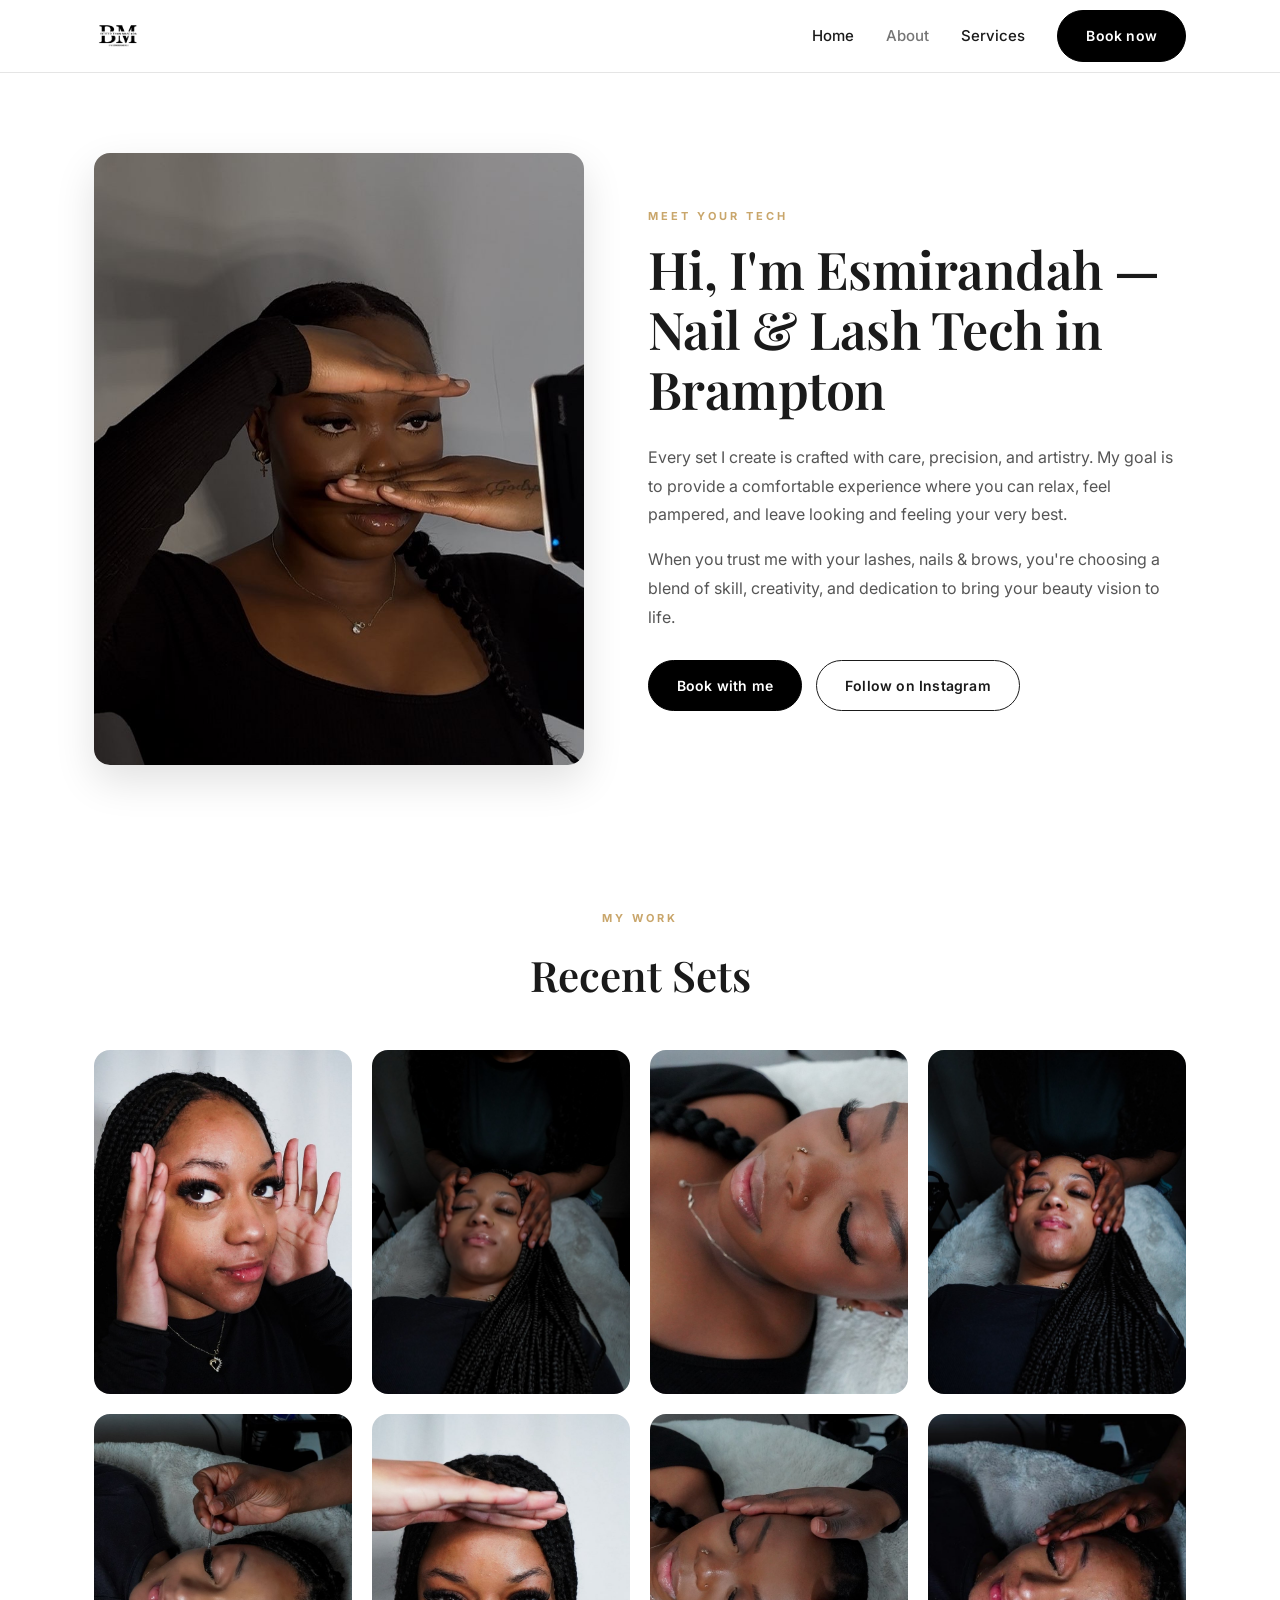
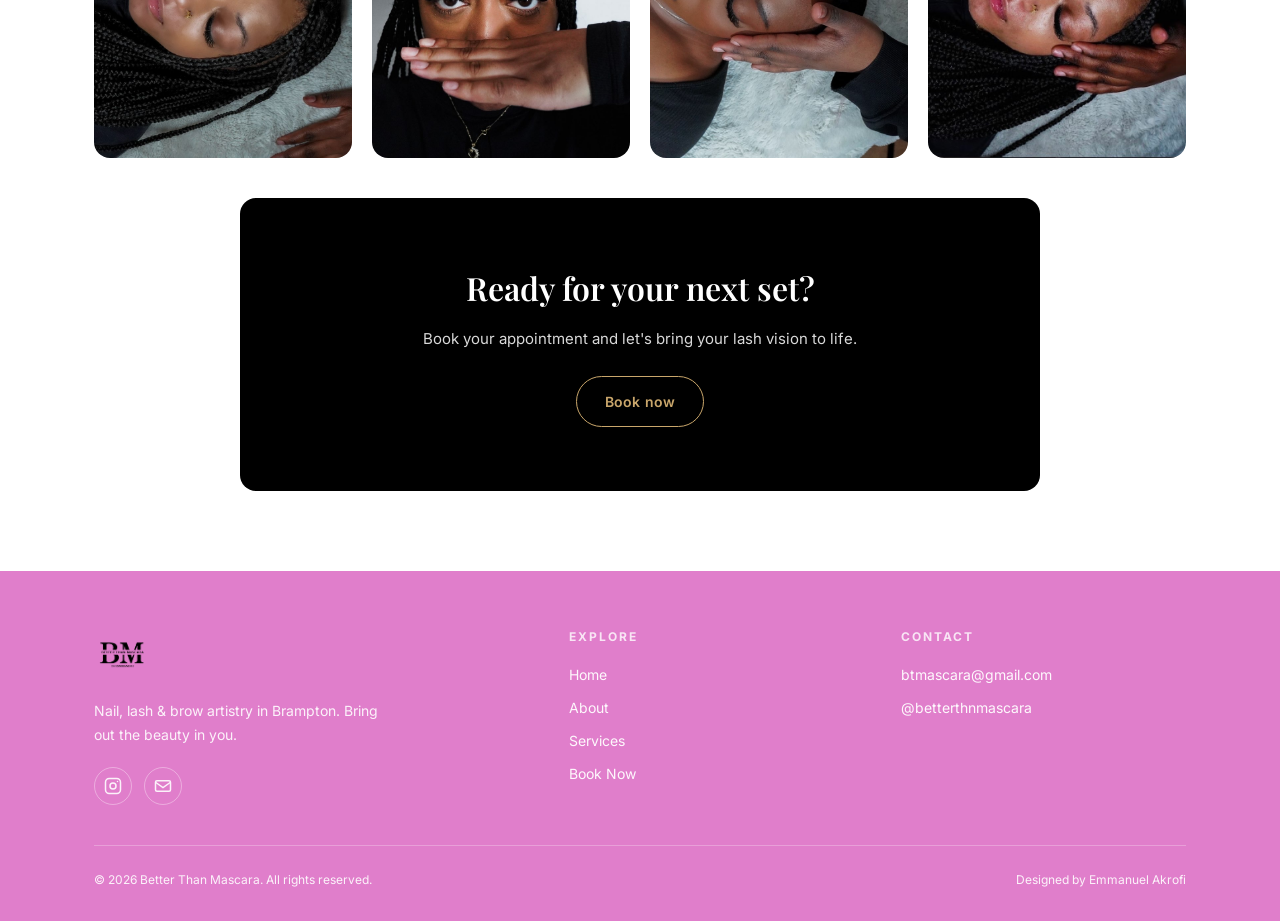
==== about.html @ 91dcf65e "Initial commit: Better Than Mascara website Static site for a Brampton nail & lash tech — home, abou" ====
<!DOCTYPE html>
<html lang="en">
<head>
  <meta charset="UTF-8" />
  <meta name="viewport" content="width=device-width, initial-scale=1.0" />
  <title>About | Better Than Mascara</title>
  <meta name="description" content="Meet Esmirandah, the nail and lash tech behind Better Than Mascara in Brampton." />
  <link rel="icon" type="image/png" href="images/logo.png" />
  <link rel="preconnect" href="https://fonts.googleapis.com" />
  <link rel="preconnect" href="https://fonts.gstatic.com" crossorigin />
  <link href="https://fonts.googleapis.com/css2?family=Playfair+Display:wght@500;600;700&family=Inter:wght@400;500;600;700&display=swap" rel="stylesheet" />
  <link rel="stylesheet" href="css/styles.css" />
</head>
<body>
  <header class="navbar">
    <div class="container">
      <a href="index.html" class="logo"><img src="images/logo.png" alt="Better Than Mascara" /></a>
      <nav class="nav-links">
        <a href="index.html">Home</a>
        <a href="about.html">About</a>
        <a href="services.html">Services</a>
        <a href="book.html" class="btn btn-primary">Book now</a>
      </nav>
      <button class="mobile-menu-btn" aria-label="Toggle menu">
        <span></span>
        <span></span>
        <span></span>
      </button>
    </div>
  </header>

  <main>
    <section class="about-hero">
      <div class="container">
        <div class="about-hero-grid">
          <div class="about-hero-img">
            <img src="images/IMG_1457.JPG" alt="Esmirandah, founder of Better Than Mascara" />
          </div>
          <div class="about-hero-text">
            <span class="section-label">Meet Your Tech</span>
            <h1>Hi, I'm Esmirandah — Nail &amp; Lash Tech in Brampton</h1>
            <p>
              Every set I create is crafted with care, precision, and artistry. My goal is to provide
              a comfortable experience where you can relax, feel pampered, and leave looking
              and feeling your very best.
            </p>
            <p>
              When you trust me with your lashes, nails &amp; brows, you're choosing a blend of skill,
              creativity, and dedication to bring your beauty vision to life.
            </p>
            <div class="about-hero-actions">
              <a href="book.html" class="btn btn-primary">Book with me</a>
              <a href="https://www.instagram.com/betterthnmascara/" target="_blank" rel="noopener" class="btn btn-outline">Follow on Instagram</a>
            </div>
          </div>
        </div>
      </div>
    </section>

    <section class="about-section">
      <div class="container">
        <div class="about-gallery-header">
          <span class="section-label">My Work</span>
          <h2>Recent Sets</h2>
        </div>
        <div class="gallery">
          <div class="gallery-item"><img src="images/IMG_1458.JPG" alt="Lash service portrait 1" loading="lazy" /></div>
          <div class="gallery-item"><img src="images/IMG_1462.JPG" alt="Lash service portrait 2" loading="lazy" /></div>
          <div class="gallery-item"><img src="images/IMG_1465.JPG" alt="Lash service portrait 3" loading="lazy" /></div>
          <div class="gallery-item"><img src="images/IMG_1467.JPG" alt="Lash service portrait 4" loading="lazy" /></div>
          <div class="gallery-item"><img src="images/IMG_1473.JPG" alt="Lash service portrait 5" loading="lazy" /></div>
          <div class="gallery-item"><img src="images/IMG_1474.JPG" alt="Lash service portrait 6" loading="lazy" /></div>
          <div class="gallery-item"><img src="images/IMG_1476.JPG" alt="Lash service portrait 7" loading="lazy" /></div>
          <div class="gallery-item"><img src="images/IMG_1477.JPG" alt="Lash service portrait 8" loading="lazy" /></div>
        </div>

        <div class="cta-card">
          <h2 class="cta-title">Ready for your next set?</h2>
          <p class="cta-text">Book your appointment and let's bring your lash vision to life.</p>
          <a href="book.html" class="btn btn-outline-gold" style="margin-top: 24px;">Book now</a>
        </div>
      </div>
    </section>
  </main>

  <footer class="footer">
    <div class="container">
      <div class="footer-grid">
        <div class="footer-brand">
          <img src="images/logo.png" alt="Better Than Mascara" class="footer-logo-img" />
          <p class="footer-tagline">Nail, lash &amp; brow artistry in Brampton. Bring out the beauty in you.</p>
          <div class="footer-socials">
            <a href="https://www.instagram.com/betterthnmascara/" target="_blank" rel="noopener" aria-label="Instagram">
              <svg viewBox="0 0 24 24" xmlns="http://www.w3.org/2000/svg">
                <rect x="2" y="2" width="20" height="20" rx="5" stroke-width="2"/>
                <circle cx="12" cy="12" r="4" stroke-width="2"/>
                <circle cx="18" cy="6" r="1" fill="currentColor" stroke="none"/>
              </svg>
            </a>
            <a href="mailto:btmascara@gmail.com" aria-label="Email">
              <svg viewBox="0 0 24 24" xmlns="http://www.w3.org/2000/svg">
                <rect x="2" y="5" width="20" height="14" rx="2" stroke-width="2"/>
                <path d="M2 7l10 7 10-7" stroke-width="2" fill="none"/>
              </svg>
            </a>
          </div>
        </div>

        <div class="footer-col">
          <h4>Explore</h4>
          <a href="index.html">Home</a>
          <a href="about.html">About</a>
          <a href="services.html">Services</a>
          <a href="book.html">Book Now</a>
        </div>

        <div class="footer-col">
          <h4>Contact</h4>
          <a href="mailto:btmascara@gmail.com">btmascara@gmail.com</a>
          <a href="https://www.instagram.com/betterthnmascara/" target="_blank" rel="noopener">@betterthnmascara</a>
        </div>
      </div>

      <div class="footer-bottom">
        <p>&copy; 2026 Better Than Mascara. All rights reserved.</p>
        <p>Designed by Emmanuel Akrofi</p>
      </div>
    </div>
  </footer>

  <script src="js/main.js"></script>
</body>
</html>
---- css/styles.css ----
/* ========================================
   Better Than Mascara — Global Styles
   ======================================== */

:root {
  /* Brand colors extracted from design screenshots */
  --pink: #e07ecb;
  --pink-dark: #d166b5;
  --black: #000000;
  --white: #ffffff;
  --off-white: #f7f7f7;
  --cream: #faf9f7;
  --gold: #c9a66b;
  --gold-dark: #b08d55;
  --dark-green: #2f3f39;
  --dark-green-hover: #26332e;
  --text: #1a1a1a;
  --text-light: #555555;
  --text-muted: #888888;
  --border: #e5e5e5;
  --radius: 10px;
  --radius-lg: 16px;
  --shadow-sm: 0 2px 6px rgba(0, 0, 0, 0.05);
  --shadow-md: 0 8px 24px rgba(0, 0, 0, 0.08);
  --shadow-lg: 0 16px 40px rgba(0, 0, 0, 0.12);

  /* Typography */
  --font-heading: 'Playfair Display', Georgia, 'Times New Roman', serif;
  --font-body: 'Inter', -apple-system, BlinkMacSystemFont, 'Segoe UI', Roboto, Helvetica, Arial, sans-serif;
}

* {
  margin: 0;
  padding: 0;
  box-sizing: border-box;
}

html {
  scroll-behavior: smooth;
}

body {
  font-family: var(--font-body);
  font-size: 16px;
  color: var(--text);
  background: var(--white);
  line-height: 1.65;
  -webkit-font-smoothing: antialiased;
}

img {
  max-width: 100%;
  display: block;
}

a {
  color: inherit;
  text-decoration: none;
}

ul {
  list-style: none;
}

/* Container */
.container {
  width: 100%;
  max-width: 1140px;
  margin: 0 auto;
  padding: 0 24px;
}

/* Navigation */
.navbar {
  position: sticky;
  top: 0;
  z-index: 100;
  background: var(--white);
  border-bottom: 1px solid var(--border);
  transition: box-shadow 0.3s ease;
}

.navbar.scrolled {
  box-shadow: 0 2px 12px rgba(0, 0, 0, 0.08);
}

.navbar .container {
  display: flex;
  align-items: center;
  justify-content: space-between;
  height: 72px;
}

.logo {
  font-size: 14px;
  font-weight: 800;
  letter-spacing: 0.5px;
  text-transform: uppercase;
}

.logo img {
  height: 48px;
  width: auto;
}

.nav-links {
  display: flex;
  align-items: center;
  gap: 32px;
  font-size: 15px;
  font-weight: 500;
}

.nav-links a {
  transition: opacity 0.2s ease;
}

.nav-links a:hover,
.nav-links a.active {
  opacity: 0.6;
}

.btn {
  display: inline-flex;
  align-items: center;
  justify-content: center;
  padding: 13px 28px;
  border-radius: 9999px;
  font-size: 14px;
  font-weight: 600;
  letter-spacing: 0.2px;
  border: 1px solid transparent;
  cursor: pointer;
  transition: all 0.2s ease;
  white-space: nowrap;
}

.btn-primary {
  background: var(--black);
  color: var(--white);
  border-color: var(--black);
}

.btn-primary:hover {
  background: #333;
  border-color: #333;
}

.btn-outline {
  background: transparent;
  color: var(--text);
  border-color: var(--text);
}

.btn-outline:hover {
  background: var(--text);
  color: var(--white);
}

.btn-outline-gold {
  background: transparent;
  color: var(--gold);
  border-color: var(--gold);
}

.btn-outline-gold:hover {
  background: var(--gold);
  color: var(--white);
}

/* Hero */
.hero {
  position: relative;
  min-height: calc(100vh - 72px - 200px);
  display: flex;
  align-items: center;
  justify-content: center;
  text-align: center;
  padding: 80px 24px;
  background: url('../images/IMG_1478.JPG') center / cover no-repeat;
  color: var(--white);
}

.hero::before {
  content: '';
  position: absolute;
  inset: 0;
  background: linear-gradient(rgba(0, 0, 0, 0.35), rgba(0, 0, 0, 0.55));
}

.hero-content {
  position: relative;
  max-width: 620px;
  animation: fade-up 0.9s ease both;
}

@keyframes fade-up {
  from {
    opacity: 0;
    transform: translateY(28px);
  }
  to {
    opacity: 1;
    transform: translateY(0);
  }
}

/* Scroll reveal */
.reveal {
  opacity: 0;
  transform: translateY(24px);
  transition: opacity 0.7s ease, transform 0.7s ease;
}

.reveal.visible {
  opacity: 1;
  transform: translateY(0);
}

@media (prefers-reduced-motion: reduce) {
  .reveal,
  .hero-content {
    animation: none;
    transition: none;
    opacity: 1;
    transform: none;
  }
}

.hero .btn-outline {
  color: var(--white);
  border-color: var(--white);
}

.hero .btn-outline:hover {
  background: var(--white);
  color: var(--text);
}

.hero-label {
  font-size: 12px;
  font-weight: 700;
  letter-spacing: 3.5px;
  text-transform: uppercase;
  color: var(--gold);
  margin-bottom: 22px;
  display: inline-flex;
  align-items: center;
  gap: 12px;
}

.hero-label::before {
  content: '';
  display: inline-block;
  width: 40px;
  height: 1px;
  background: var(--gold);
}

.hero-title {
  font-family: var(--font-heading);
  font-size: clamp(42px, 6vw, 68px);
  font-weight: 600;
  line-height: 1.1;
  letter-spacing: -0.5px;
  margin-bottom: 36px;
  text-wrap: balance;
}

.hero-actions {
  display: flex;
  gap: 14px;
  justify-content: center;
  flex-wrap: wrap;
}

/* Page header */
.page-header {
  text-align: center;
  padding: 64px 24px 40px;
}

.page-header.thank-you {
  padding: 64px 24px 48px;
}

.page-title {
  font-family: var(--font-heading);
  font-size: clamp(38px, 5vw, 56px);
  font-weight: 600;
  letter-spacing: -0.5px;
  line-height: 1.1;
}

.page-subtitle {
  font-size: 16px;
  color: var(--text-light);
  margin-top: 16px;
  max-width: 560px;
  margin-left: auto;
  margin-right: auto;
}

.section-label {
  font-size: 11px;
  font-weight: 700;
  letter-spacing: 3px;
  text-transform: uppercase;
  color: var(--gold);
  margin-bottom: 14px;
  display: block;
}

/* Section backgrounds */
.section-light {
  background: var(--off-white);
}

.section-cream {
  background: var(--cream);
}

/* Services */
.services-section {
  padding: 48px 24px 80px;
}

.service-card {
  background: var(--white);
  border-radius: var(--radius-lg);
  padding: 32px 36px;
  margin-bottom: 24px;
  box-shadow: var(--shadow-sm);
  transition: box-shadow 0.25s ease, transform 0.25s ease;
}

.service-card:hover {
  box-shadow: var(--shadow-md);
  transform: translateY(-2px);
}

.service-category {
  font-family: var(--font-heading);
  font-size: 22px;
  font-weight: 600;
  letter-spacing: 0;
  margin-bottom: 18px;
}

.service-item {
  display: flex;
  justify-content: space-between;
  align-items: center;
  padding: 15px 0;
  border-bottom: 1px solid var(--border);
}

.service-item:last-child {
  border-bottom: none;
}

.service-name {
  font-size: 15px;
  font-weight: 600;
  color: var(--text);
}

.service-meta {
  display: flex;
  align-items: center;
  gap: 18px;
  font-size: 13px;
  color: var(--text-muted);
}

.service-price {
  font-size: 15px;
  font-weight: 700;
  color: var(--text);
}

/* CTA card */
.cta-card {
  background: var(--black);
  color: var(--white);
  border-radius: var(--radius-lg);
  padding: 64px 40px;
  text-align: center;
  margin: 40px auto 0;
  max-width: 800px;
}

.cta-title {
  font-family: var(--font-heading);
  font-size: 32px;
  font-weight: 600;
  margin-bottom: 12px;
}

.cta-text {
  font-size: 15px;
  opacity: 0.85;
  max-width: 440px;
  margin: 0 auto;
}

/* Policy */
.policy-section {
  padding: 40px 24px 80px;
}

.policy-grid {
  display: grid;
  grid-template-columns: repeat(3, 1fr);
  gap: 20px;
}

.policy-card {
  background: var(--white);
  border-radius: var(--radius-lg);
  padding: 28px;
  box-shadow: var(--shadow-sm);
  transition: box-shadow 0.25s ease, transform 0.25s ease;
}

.policy-card:hover {
  box-shadow: var(--shadow-md);
  transform: translateY(-2px);
}

.policy-card h3 {
  font-size: 17px;
  font-weight: 700;
  margin-bottom: 10px;
}

.policy-card p {
  font-size: 14px;
  color: var(--text-light);
  line-height: 1.7;
}

.deposit-box {
  background: var(--white);
  border-radius: var(--radius-lg);
  padding: 48px 32px;
  text-align: center;
  margin-top: 32px;
}

.deposit-box h2 {
  font-family: var(--font-heading);
  font-size: 32px;
  font-weight: 600;
  margin-bottom: 16px;
}

.deposit-box p {
  font-size: 15px;
  color: var(--text-light);
  max-width: 680px;
  margin: 0 auto;
}

/* Consent forms accordion */
.consent-section {
  padding: 40px 24px 80px;
  background: var(--white);
}

.consent-section .section-label {
  text-align: center;
}

.consent-section h2 {
  font-family: var(--font-heading);
  font-size: clamp(32px, 4.5vw, 44px);
  font-weight: 600;
  text-align: center;
  margin-bottom: 32px;
}

.accordion {
  max-width: 640px;
  margin: 0 auto;
}

.accordion-item {
  background: var(--pink);
  color: var(--white);
  border-radius: var(--radius);
  margin-bottom: 10px;
  overflow: hidden;
}

.accordion-header {
  width: 100%;
  display: flex;
  justify-content: space-between;
  align-items: center;
  padding: 16px 22px;
  background: transparent;
  border: none;
  color: var(--white);
  font-size: 15px;
  font-weight: 600;
  text-align: left;
  cursor: pointer;
  transition: background 0.25s ease;
}

.accordion-header:hover {
  background: var(--pink-dark);
}

.accordion-icon {
  font-size: 20px;
  font-weight: 300;
  transition: transform 0.35s cubic-bezier(0.4, 0, 0.2, 1);
}

.accordion-item.open .accordion-icon {
  transform: rotate(135deg);
}

.accordion-body {
  display: grid;
  grid-template-rows: 0fr;
  transition: grid-template-rows 0.45s cubic-bezier(0.4, 0, 0.2, 1);
}

.accordion-item.open .accordion-body {
  grid-template-rows: 1fr;
}

.accordion-content {
  overflow: hidden;
  min-height: 0;
  opacity: 0;
  transform: translateY(-8px);
  transition: opacity 0.35s ease 0.1s, transform 0.35s ease 0.1s;
}

.accordion-item.open .accordion-content {
  opacity: 1;
  transform: translateY(0);
}

.accordion-content {
  padding: 0 22px 18px;
  font-size: 14px;
  line-height: 1.7;
  opacity: 0.9;
}

.accordion-content p + p,
.accordion-content p + .consent-list {
  margin-top: 12px;
}

.consent-list {
  list-style: none;
}

.consent-item {
  border-bottom: 1px solid rgba(255, 255, 255, 0.2);
}

.consent-item:last-child {
  border-bottom: none;
}

.consent-item-toggle {
  width: 100%;
  display: flex;
  justify-content: space-between;
  align-items: center;
  gap: 12px;
  padding: 12px 0;
  background: transparent;
  border: none;
  color: var(--white);
  font-family: inherit;
  font-size: 14px;
  text-align: left;
  cursor: pointer;
}

.consent-item-icon {
  font-size: 18px;
  font-weight: 300;
  flex-shrink: 0;
  transition: transform 0.3s cubic-bezier(0.4, 0, 0.2, 1);
}

.consent-item.open .consent-item-icon {
  transform: rotate(135deg);
}

.consent-item-detail {
  display: grid;
  grid-template-rows: 0fr;
  transition: grid-template-rows 0.35s cubic-bezier(0.4, 0, 0.2, 1);
}

.consent-item.open .consent-item-detail {
  grid-template-rows: 1fr;
}

.consent-item-inner {
  overflow: hidden;
  min-height: 0;
  opacity: 0;
  transition: opacity 0.3s ease 0.08s;
}

.consent-item.open .consent-item-inner {
  opacity: 1;
}

.consent-item-inner p {
  padding: 0 0 12px;
  font-size: 13px;
  line-height: 1.7;
  opacity: 0.9;
}

/* Booking form */
.booking-section {
  padding: 48px 24px 80px;
  background: var(--off-white);
}

.booking-form {
  max-width: 640px;
  margin: 0 auto;
  background: var(--white);
  border-radius: var(--radius-lg);
  padding: 44px 40px;
  box-shadow: var(--shadow-md);
}

.booking-form-header {
  text-align: center;
  margin-bottom: 32px;
}

.booking-form-header h2 {
  font-family: var(--font-heading);
  font-size: 30px;
  font-weight: 600;
  margin-bottom: 8px;
}

.booking-form-header p {
  font-size: 14px;
  color: var(--text-light);
}

.form-group {
  margin-bottom: 18px;
}

.form-group label {
  display: block;
  font-size: 13px;
  font-weight: 600;
  color: var(--text-light);
  margin-bottom: 8px;
}

.form-group input,
.form-group select,
.form-group textarea {
  width: 100%;
  padding: 14px 16px;
  border: 1px solid var(--border);
  border-radius: var(--radius);
  background: var(--white);
  font-family: var(--font-body);
  font-size: 15px;
  color: var(--text);
  transition: border-color 0.2s ease, box-shadow 0.2s ease;
}

.form-group input:focus,
.form-group select:focus,
.form-group textarea:focus {
  outline: none;
  border-color: var(--black);
  box-shadow: 0 0 0 3px rgba(0, 0, 0, 0.06);
}

.form-group input::placeholder,
.form-group textarea::placeholder {
  color: var(--text-muted);
}

.form-row {
  display: grid;
  grid-template-columns: 1fr 1fr;
  gap: 18px;
}

.checkbox-group {
  display: flex;
  align-items: flex-start;
  gap: 10px;
  font-size: 13px;
  color: var(--text-light);
}

.checkbox-group input {
  margin-top: 3px;
  width: 16px;
  height: 16px;
  accent-color: var(--pink);
  flex-shrink: 0;
}

.booking-form .btn-primary {
  width: 100%;
  padding: 16px;
  font-size: 15px;
  background: var(--pink);
  border-color: var(--pink);
}

.booking-form .btn-primary:hover {
  background: var(--pink-dark);
  border-color: var(--pink-dark);
}

/* About */
.about-hero {
  padding: 80px 24px;
}

.about-hero-grid {
  display: grid;
  grid-template-columns: 1fr 1.1fr;
  gap: 64px;
  align-items: center;
}

.about-hero-img img {
  width: 100%;
  aspect-ratio: 4 / 5;
  object-fit: cover;
  border-radius: var(--radius-lg);
  box-shadow: var(--shadow-lg);
}

.about-hero-text h1 {
  font-family: var(--font-heading);
  font-size: clamp(34px, 4.5vw, 52px);
  font-weight: 600;
  line-height: 1.15;
  letter-spacing: -0.5px;
  margin-bottom: 24px;
}

.about-hero-text p {
  font-size: 16px;
  color: var(--text-light);
  line-height: 1.8;
  margin-bottom: 16px;
}

.about-hero-actions {
  display: flex;
  gap: 14px;
  flex-wrap: wrap;
  margin-top: 28px;
}

.about-values {
  padding: 64px 24px;
}

.values-grid {
  display: grid;
  grid-template-columns: repeat(3, 1fr);
  gap: 24px;
  margin-top: 32px;
}

.value-card {
  background: var(--white);
  border-radius: var(--radius-lg);
  padding: 32px;
  box-shadow: var(--shadow-sm);
  transition: box-shadow 0.25s ease, transform 0.25s ease;
}

.value-card:hover {
  box-shadow: var(--shadow-md);
  transform: translateY(-2px);
}

.value-card h3 {
  font-family: var(--font-heading);
  font-size: 22px;
  font-weight: 600;
  margin-bottom: 10px;
}

.value-card p {
  font-size: 14px;
  color: var(--text-light);
  line-height: 1.7;
}

.about-section {
  padding: 64px 24px 80px;
}

.about-gallery-header {
  text-align: center;
  margin-bottom: 40px;
}

.about-gallery-header h2 {
  font-family: var(--font-heading);
  font-size: clamp(30px, 4vw, 42px);
  font-weight: 600;
}

.gallery {
  display: grid;
  grid-template-columns: repeat(4, 1fr);
  gap: 20px;
}

.gallery-item {
  aspect-ratio: 3 / 4;
  background: var(--off-white);
  border-radius: var(--radius-lg);
  overflow: hidden;
}

.gallery-item img {
  width: 100%;
  height: 100%;
  object-fit: cover;
  transition: transform 0.3s ease;
}

.gallery-item:hover img {
  transform: scale(1.03);
}

/* Footer */
.footer {
  background: var(--pink);
  color: var(--white);
  padding: 56px 24px 32px;
}

.footer-grid {
  display: grid;
  grid-template-columns: 1.5fr 1fr 1fr;
  gap: 48px;
  padding-bottom: 40px;
  border-bottom: 1px solid rgba(255, 255, 255, 0.25);
}

.footer-logo-img {
  height: 56px;
  width: auto;
  mix-blend-mode: multiply;
  margin-bottom: 16px;
}

.footer-tagline {
  font-size: 14px;
  line-height: 1.7;
  opacity: 0.9;
  max-width: 300px;
  margin-bottom: 20px;
}

.footer-col h4 {
  font-size: 12px;
  font-weight: 700;
  letter-spacing: 2px;
  text-transform: uppercase;
  margin-bottom: 16px;
  opacity: 0.8;
}

.footer-col a,
.footer-col span {
  display: block;
  font-size: 14px;
  margin-bottom: 10px;
  opacity: 0.95;
  transition: opacity 0.2s ease;
}

.footer-col a:hover {
  opacity: 0.7;
}

.footer-socials {
  display: flex;
  gap: 12px;
}

.footer-socials a {
  display: inline-flex;
  align-items: center;
  justify-content: center;
  width: 38px;
  height: 38px;
  border: 1px solid rgba(255, 255, 255, 0.4);
  border-radius: 50%;
  opacity: 0.9;
  transition: all 0.2s ease;
}

.footer-socials a:hover {
  opacity: 1;
  background: rgba(255, 255, 255, 0.15);
}

.footer-socials svg {
  width: 18px;
  height: 18px;
  stroke: var(--white);
  fill: none;
}

.footer-bottom {
  display: flex;
  justify-content: space-between;
  align-items: center;
  padding-top: 24px;
  font-size: 12px;
  opacity: 0.9;
}

/* Mobile menu */
.mobile-menu-btn {
  display: none;
  background: none;
  border: none;
  cursor: pointer;
}

.mobile-menu-btn span {
  display: block;
  width: 22px;
  height: 2px;
  background: var(--text);
  margin: 5px 0;
  transition: all 0.3s ease;
}

/* Responsive */
@media (max-width: 900px) {
  .policy-grid,
  .values-grid {
    grid-template-columns: 1fr 1fr;
  }

  .about-hero-grid {
    grid-template-columns: 1fr;
    gap: 40px;
  }

  .about-hero-img img {
    max-width: 420px;
    margin: 0 auto;
  }

  .gallery {
    grid-template-columns: repeat(2, 1fr);
  }
}

@media (max-width: 700px) {
  .nav-links {
    position: fixed;
    top: 72px;
    right: 0;
    width: 100%;
    height: calc(100vh - 72px);
    background: var(--white);
    flex-direction: column;
    align-items: center;
    justify-content: center;
    gap: 32px;
    transform: translateX(100%);
    transition: transform 0.3s ease;
  }

  .nav-links.open {
    transform: translateX(0);
  }

  .mobile-menu-btn {
    display: block;
  }

  .policy-grid,
  .values-grid {
    grid-template-columns: 1fr;
  }

  .form-row {
    grid-template-columns: 1fr;
  }

  .booking-form {
    padding: 32px 24px;
  }

  .service-item {
    flex-direction: column;
    align-items: flex-start;
    gap: 6px;
  }

  .hero {
    min-height: auto;
    padding: 100px 24px;
  }

  .footer-grid {
    grid-template-columns: 1fr;
    gap: 32px;
    text-align: center;
  }

  .footer-logo-img,
  .footer-socials {
    margin-left: auto;
    margin-right: auto;
  }

  .footer-tagline {
    margin-left: auto;
    margin-right: auto;
  }

  .footer-socials {
    justify-content: center;
  }

  .footer-bottom {
    flex-direction: column;
    gap: 16px;
    text-align: center;
  }
}
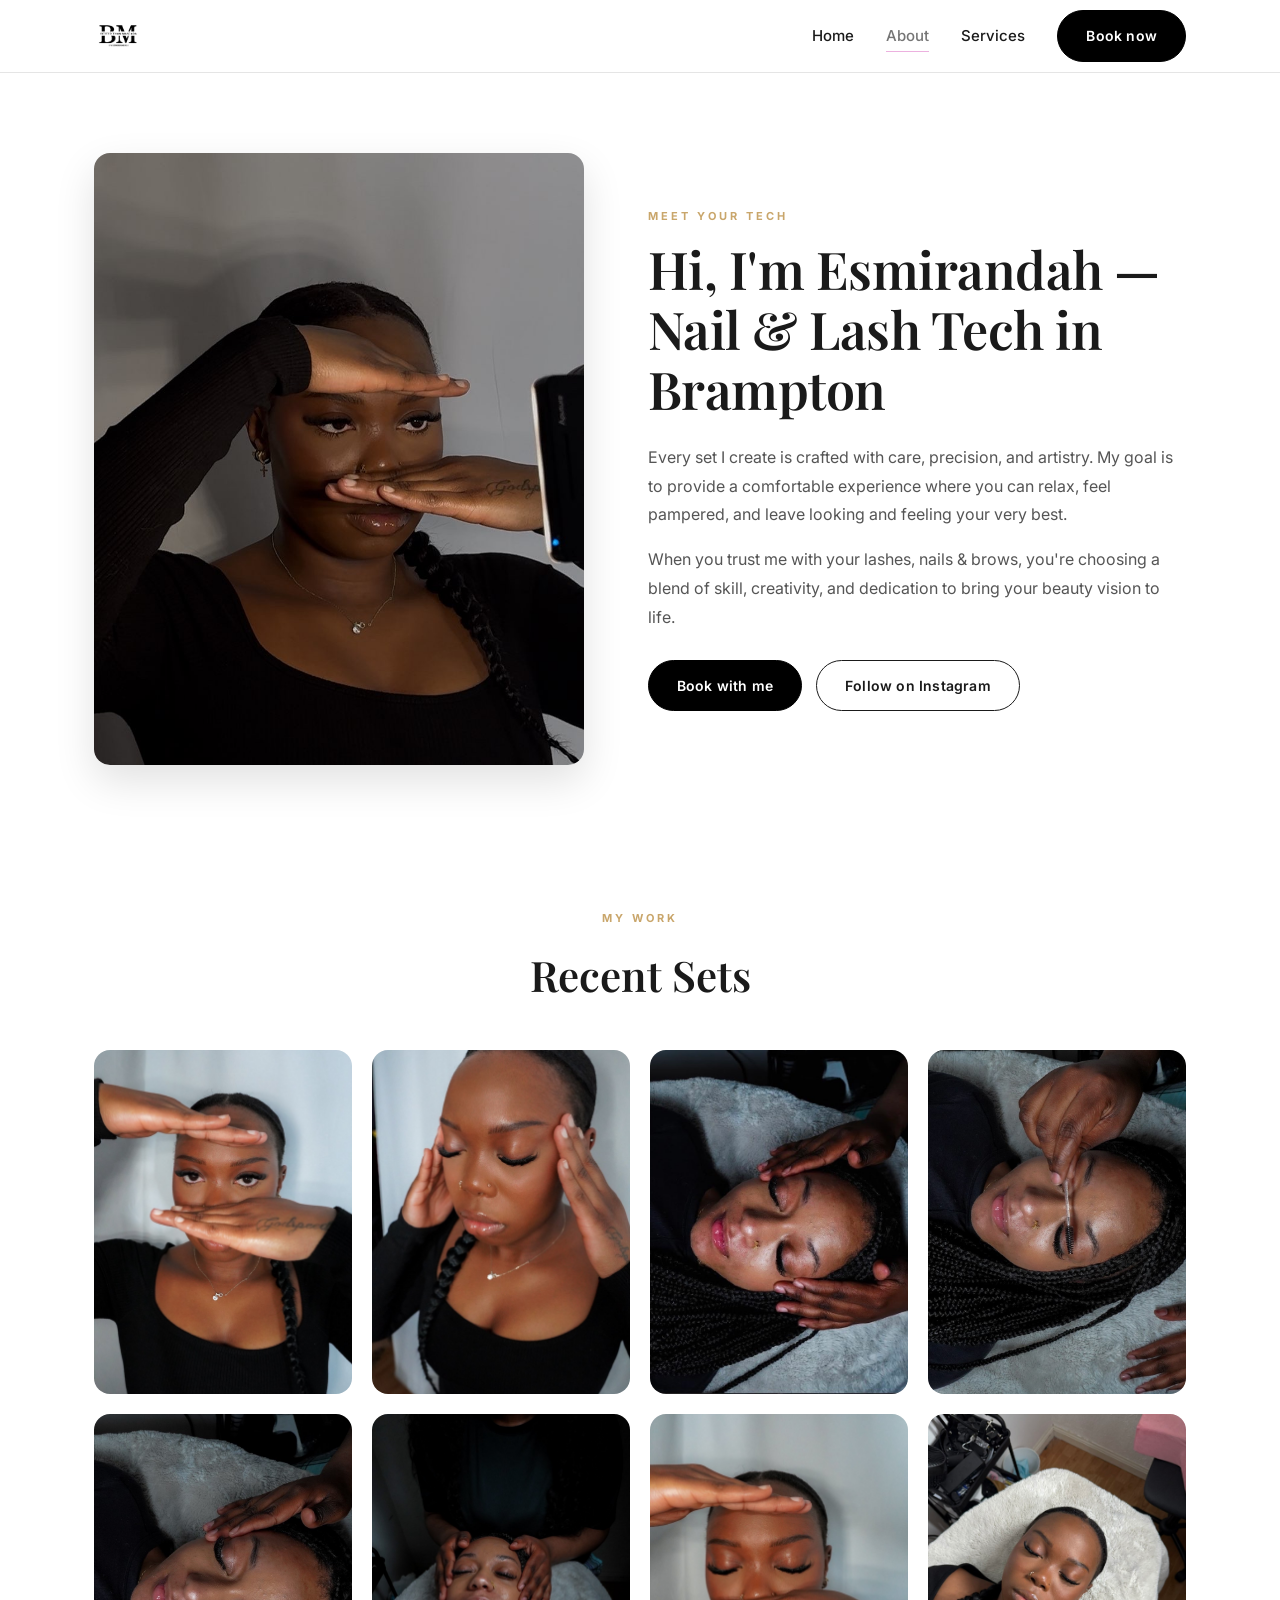
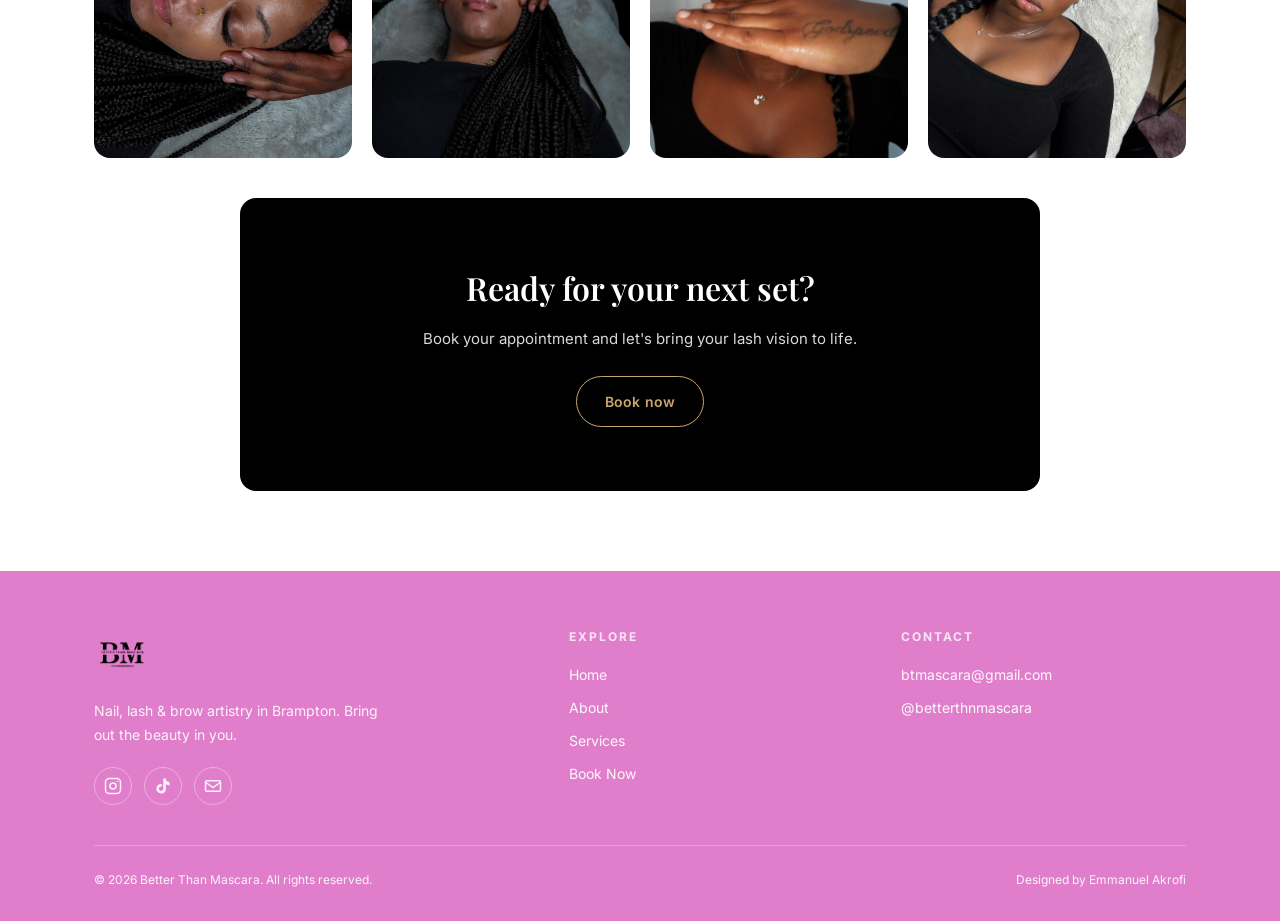
==== commit f1ae9acf: "Add TikTok to footer social links - TikTok icon linked to https://www.tiktok.com/@ezmirandah - Added" ====
--- a/about.html
+++ b/about.html
@@ -90,20 +90,25 @@
           <img src="images/logo.png" alt="Better Than Mascara" class="footer-logo-img" />
           <p class="footer-tagline">Nail, lash &amp; brow artistry in Brampton. Bring out the beauty in you.</p>
           <div class="footer-socials">
-            <a href="https://www.instagram.com/betterthnmascara/" target="_blank" rel="noopener" aria-label="Instagram">
-              <svg viewBox="0 0 24 24" xmlns="http://www.w3.org/2000/svg">
-                <rect x="2" y="2" width="20" height="20" rx="5" stroke-width="2"/>
-                <circle cx="12" cy="12" r="4" stroke-width="2"/>
-                <circle cx="18" cy="6" r="1" fill="currentColor" stroke="none"/>
-              </svg>
-            </a>
-            <a href="mailto:btmascara@gmail.com" aria-label="Email">
-              <svg viewBox="0 0 24 24" xmlns="http://www.w3.org/2000/svg">
-                <rect x="2" y="5" width="20" height="14" rx="2" stroke-width="2"/>
-                <path d="M2 7l10 7 10-7" stroke-width="2" fill="none"/>
-              </svg>
-            </a>
-          </div>
+          <a href="https://www.instagram.com/betterthnmascara/" target="_blank" rel="noopener" aria-label="Instagram">
+            <svg viewBox="0 0 24 24" xmlns="http://www.w3.org/2000/svg">
+              <rect x="2" y="2" width="20" height="20" rx="5" stroke-width="2"/>
+              <circle cx="12" cy="12" r="4" stroke-width="2"/>
+              <circle cx="18" cy="6" r="1" fill="currentColor" stroke="none"/>
+            </svg>
+          </a>
+          <a href="https://www.tiktok.com/@ezmirandah" target="_blank" rel="noopener" aria-label="TikTok">
+            <svg class="tiktok-icon" viewBox="0 0 24 24" xmlns="http://www.w3.org/2000/svg">
+              <path d="M19.59 6.69a4.83 4.83 0 0 1-3.77-4.71V2h-3.45v13.67a2.89 2.89 0 0 1-5.2 1.74 2.89 2.89 0 0 1 2.31-4.64 2.93 2.93 0 0 1 .88.13V9.4a6.84 6.84 0 0 0-1-.05A6.33 6.33 0 0 0 5 20.1a6.34 6.34 0 0 0 10.86-4.43v-6a8.16 8.16 0 0 0 4.77 1.52V6.7a5.23 5.23 0 0 1-1.04-.01z"/>
+            </svg>
+          </a>
+          <a href="mailto:btmascara@gmail.com" aria-label="Email">
+            <svg viewBox="0 0 24 24" xmlns="http://www.w3.org/2000/svg">
+              <rect x="2" y="5" width="20" height="14" rx="2" stroke-width="2"/>
+              <path d="M2 7l10 7 10-7" stroke-width="2" fill="none"/>
+            </svg>
+          </a>
+        </div>
         </div>
 
         <div class="footer-col">
--- a/css/styles.css
+++ b/css/styles.css
@@ -227,6 +227,103 @@
   }
 }
 
+/* Hero accent word */
+.hero-title em {
+  font-style: italic;
+  color: var(--gold);
+}
+
+/* Nav link underline animation */
+.nav-links a:not(.btn) {
+  position: relative;
+}
+
+.nav-links a:not(.btn)::after {
+  content: '';
+  position: absolute;
+  left: 0;
+  bottom: -4px;
+  width: 100%;
+  height: 1.5px;
+  background: var(--pink);
+  transform: scaleX(0);
+  transform-origin: left;
+  transition: transform 0.25s ease;
+}
+
+.nav-links a:not(.btn):hover::after,
+.nav-links a.active:not(.btn)::after {
+  transform: scaleX(1);
+}
+
+/* Marquee strip */
+.marquee {
+  background: var(--pink);
+  color: var(--white);
+  overflow: hidden;
+  padding: 14px 0;
+}
+
+.marquee-track {
+  display: flex;
+  align-items: center;
+  gap: 32px;
+  width: max-content;
+  animation: marquee 24s linear infinite;
+  font-family: var(--font-heading);
+  font-size: 18px;
+  font-style: italic;
+  letter-spacing: 0.5px;
+}
+
+.marquee-dot {
+  color: var(--gold);
+  font-size: 12px;
+}
+
+@keyframes marquee {
+  to {
+    transform: translateX(-50%);
+  }
+}
+
+/* Back to top */
+.back-to-top {
+  position: fixed;
+  bottom: 24px;
+  right: 24px;
+  z-index: 150;
+  width: 44px;
+  height: 44px;
+  border-radius: 50%;
+  border: none;
+  background: var(--pink);
+  color: var(--white);
+  font-size: 20px;
+  cursor: pointer;
+  box-shadow: var(--shadow-md);
+  opacity: 0;
+  transform: translateY(12px);
+  pointer-events: none;
+  transition: opacity 0.3s ease, transform 0.3s ease, background 0.2s ease;
+}
+
+.back-to-top.show {
+  opacity: 1;
+  transform: translateY(0);
+  pointer-events: auto;
+}
+
+.back-to-top:hover {
+  background: var(--pink-dark);
+}
+
+@media (prefers-reduced-motion: reduce) {
+  .marquee-track {
+    animation: none;
+  }
+}
+
 .hero .btn-outline {
   color: var(--white);
   border-color: var(--white);
@@ -691,6 +788,14 @@
   box-shadow: 0 0 0 3px rgba(0, 0, 0, 0.06);
 }
 
+/* Fix date input rendering on iOS/Android */
+.form-group input[type="date"] {
+  -webkit-appearance: none;
+  appearance: none;
+  min-height: 52px;
+  display: block;
+}
+
 .form-group input::placeholder,
 .form-group textarea::placeholder {
   color: var(--text-muted);
@@ -837,6 +942,59 @@
   background: var(--off-white);
   border-radius: var(--radius-lg);
   overflow: hidden;
+  cursor: zoom-in;
+}
+
+/* Lightbox */
+.lightbox {
+  position: fixed;
+  inset: 0;
+  z-index: 200;
+  background: rgba(0, 0, 0, 0.85);
+  display: flex;
+  align-items: center;
+  justify-content: center;
+  padding: 24px;
+  opacity: 0;
+  pointer-events: none;
+  transition: opacity 0.25s ease;
+}
+
+.lightbox.open {
+  opacity: 1;
+  pointer-events: auto;
+}
+
+.lightbox img {
+  max-width: 90vw;
+  max-height: 88vh;
+  border-radius: var(--radius-lg);
+  box-shadow: var(--shadow-lg);
+  transform: scale(0.96);
+  transition: transform 0.25s ease;
+}
+
+.lightbox.open img {
+  transform: scale(1);
+}
+
+.lightbox-close {
+  position: absolute;
+  top: 20px;
+  right: 24px;
+  background: none;
+  border: none;
+  color: var(--white);
+  font-size: 36px;
+  font-weight: 300;
+  line-height: 1;
+  cursor: pointer;
+  opacity: 0.8;
+  transition: opacity 0.2s ease;
+}
+
+.lightbox-close:hover {
+  opacity: 1;
 }
 
 .gallery-item img {
@@ -929,6 +1087,11 @@
   height: 18px;
   stroke: var(--white);
   fill: none;
+}
+
+.footer-socials .tiktok-icon {
+  stroke: none;
+  fill: currentColor;
 }
 
 .footer-bottom {
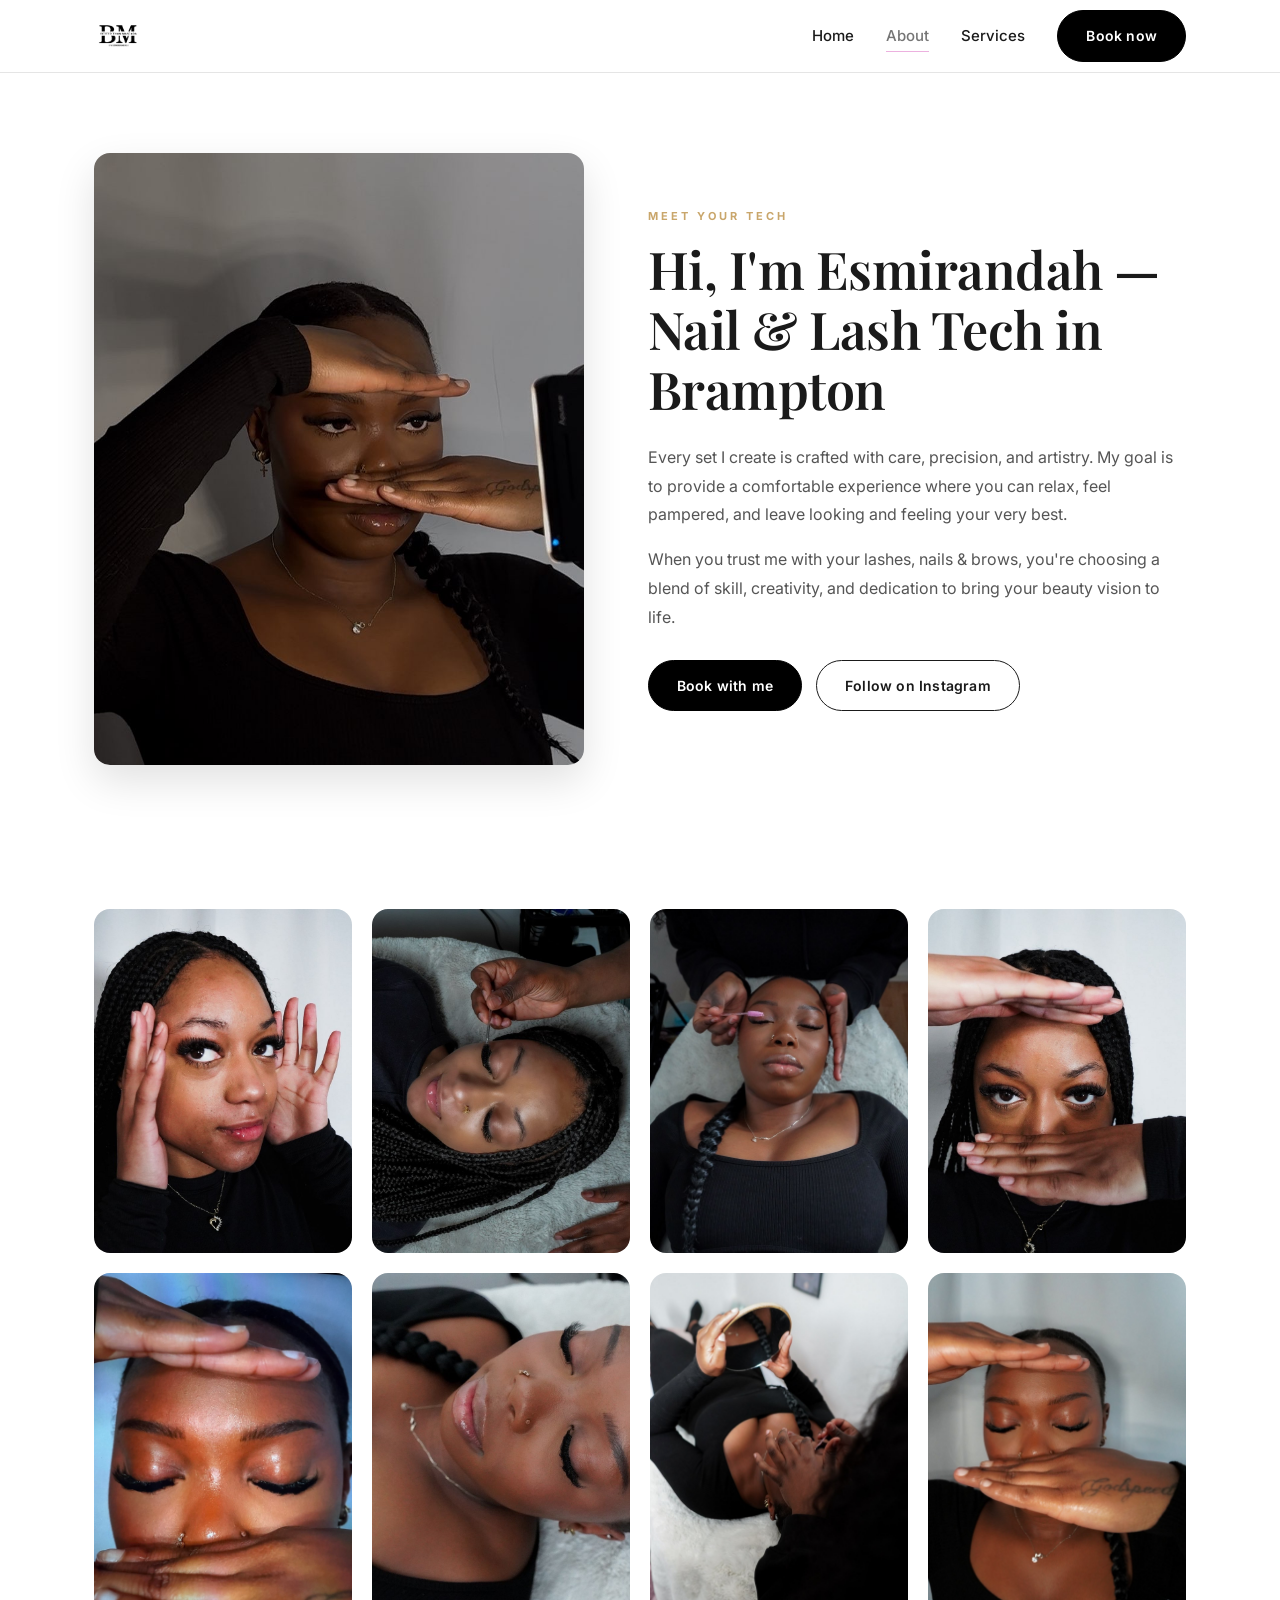
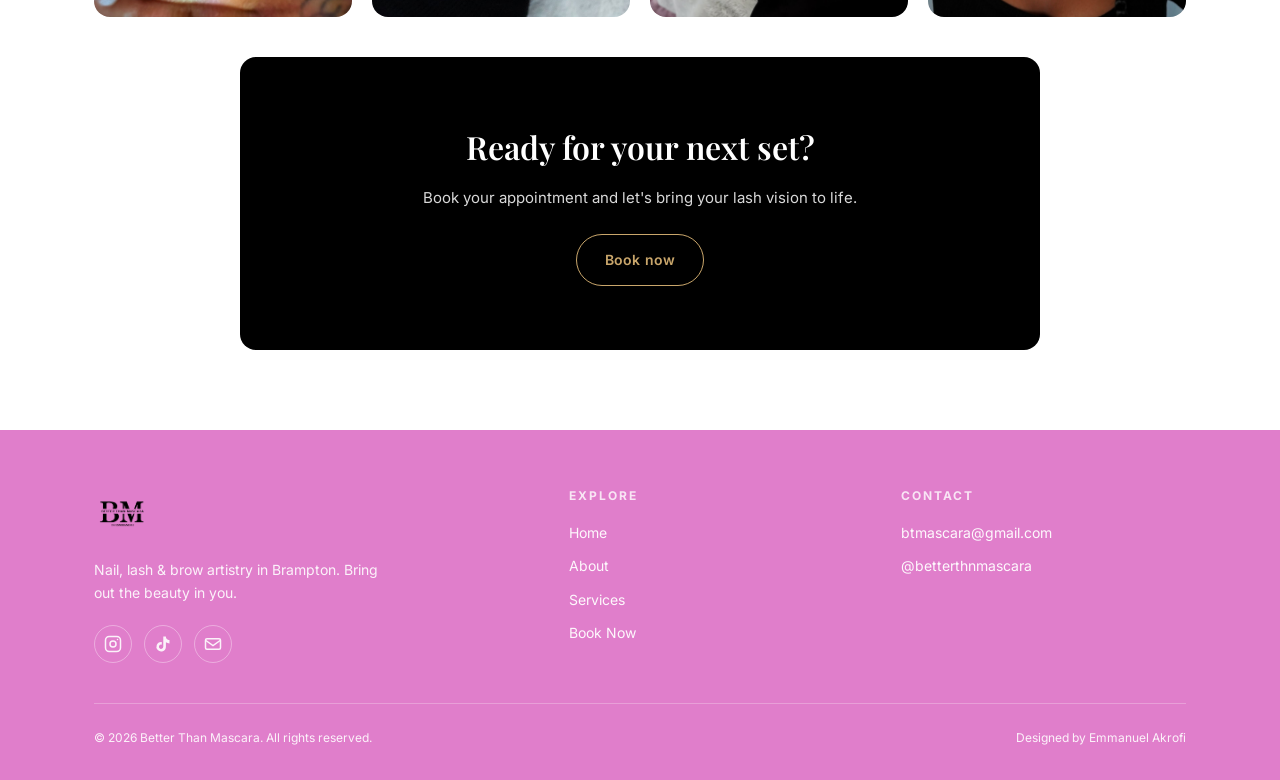
==== commit c887ec50: "Remove gallery header text on About page Drops the "My Work" / "Recent Sets" heading above the galle" ====
--- a/about.html
+++ b/about.html
@@ -59,10 +59,6 @@
 
     <section class="about-section">
       <div class="container">
-        <div class="about-gallery-header">
-          <span class="section-label">My Work</span>
-          <h2>Recent Sets</h2>
-        </div>
         <div class="gallery">
           <div class="gallery-item"><img src="images/IMG_1458.JPG" alt="Lash service portrait 1" loading="lazy" /></div>
           <div class="gallery-item"><img src="images/IMG_1462.JPG" alt="Lash service portrait 2" loading="lazy" /></div>
